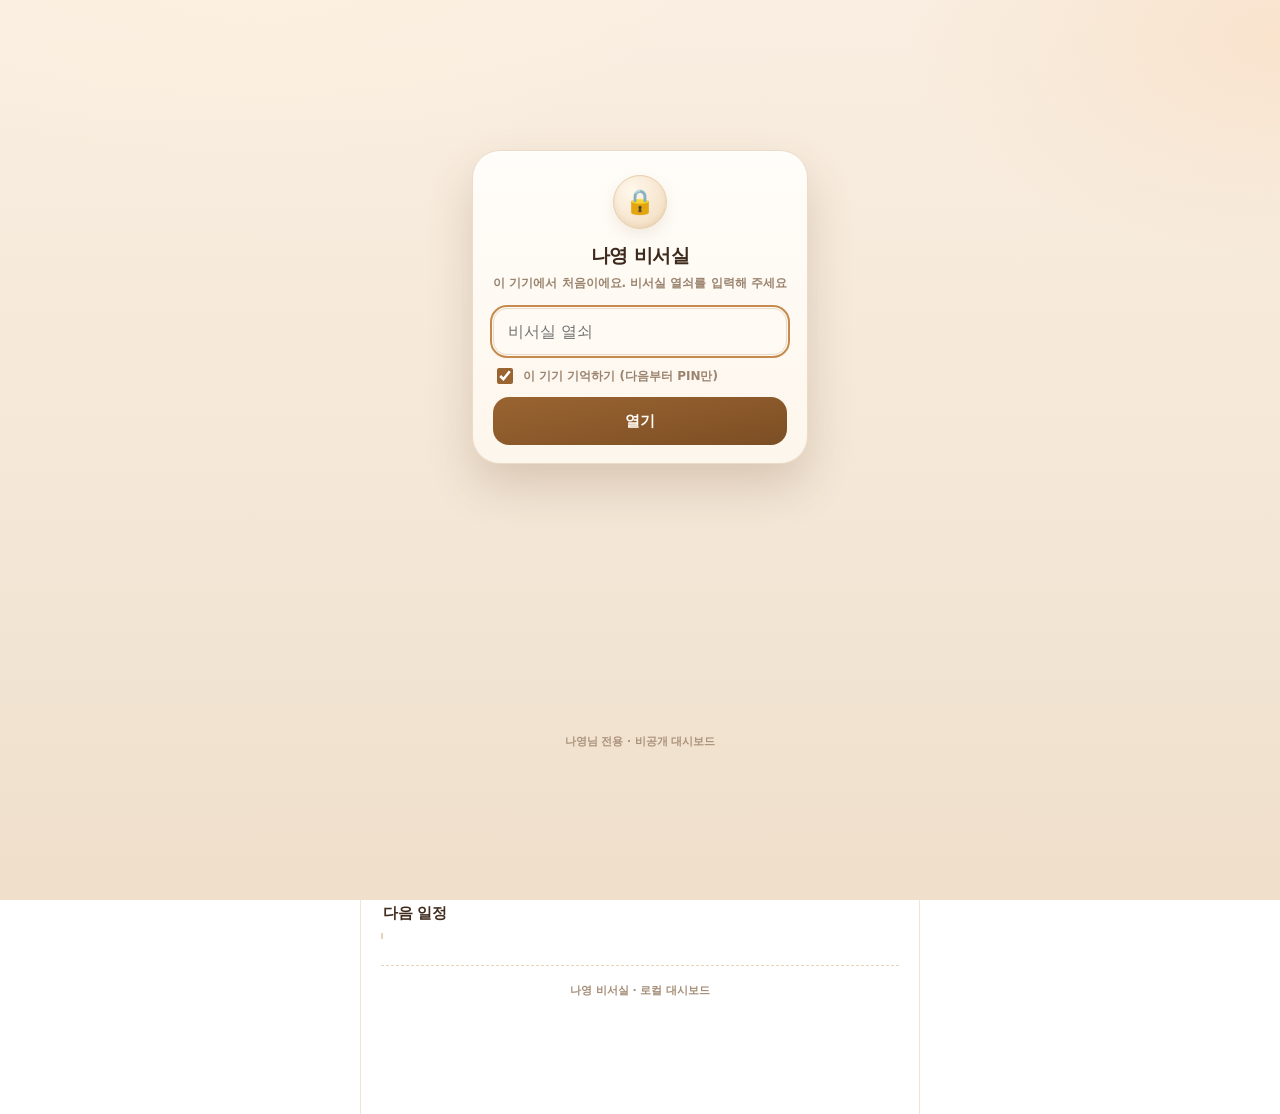
==== office/index.html @ 4cbca7d6 "office: 회의실 대화방이 30초마다 맨 위로 튀던 문제 — 읽던 자리 유지, 새 말 없으면 다시 그리지 않음 Co-Authored-By: Claude Opus 5.5 <nor" ====
<!doctype html>
<html lang="ko">
<head>
<meta charset="utf-8" />
<meta name="viewport" content="width=device-width, initial-scale=1, viewport-fit=cover" />
<meta name="theme-color" content="#F7EFE4" />
<meta name="robots" content="noindex, nofollow, noarchive, nosnippet, noimageindex" />
<meta http-equiv="Content-Security-Policy" content="default-src 'none'; script-src 'self' 'sha256-VJ0L0+SbM+eCrXB0UBlh7bOJPUk+utnJWC0xo7uLvAA='; style-src 'self' 'unsafe-inline'; img-src 'self' data:; connect-src 'self' https://nayeong-office-relay.vercel.app; font-src 'self'; base-uri 'none'; form-action 'none'" />

<meta name="description" content="나영님 전용 비서실 대시보드 — 오피스 맵, 회의실, 작업실, 비서현황, 메모" />
<meta name="referrer" content="no-referrer" />
<title>나영 비서실</title>
<script>try{if(sessionStorage.getItem('ny-office:session')==='1')document.documentElement.classList.add('is-authed');}catch(e){}</script>
<link rel="stylesheet" href="styles.css?v=20261127b" />
<link rel="icon" href="data:image/svg+xml,%3Csvg xmlns='http://www.w3.org/2000/svg' viewBox='0 0 100 100'%3E%3Ctext y='.9em' font-size='90'%3E%F0%9F%91%91%3C/text%3E%3C/svg%3E" />
</head>
<body>

<!-- ═══ PIN 잠금 ═══ -->
<div class="lock" id="lockScreen" role="dialog" aria-modal="true" aria-labelledby="lockTitle">
  <div class="lock-card">
    <div class="lock-badge" aria-hidden="true">🔒</div>
    <h2 class="lock-title" id="lockTitle">나영 비서실</h2>
    <p class="lock-sub" id="lockSub">잠금을 준비하고 있어요…</p>
    <div id="lockPinArea" hidden>
    <div class="lock-dots" id="lockDots" aria-hidden="true">
      <span class="lock-dot"></span><span class="lock-dot"></span><span class="lock-dot"></span><span class="lock-dot"></span>
    </div>
    <div class="lock-keys" id="lockKeys" role="group" aria-label="숫자 키패드">
      <button class="lock-key" type="button" data-key="1">1</button>
      <button class="lock-key" type="button" data-key="2">2</button>
      <button class="lock-key" type="button" data-key="3">3</button>
      <button class="lock-key" type="button" data-key="4">4</button>
      <button class="lock-key" type="button" data-key="5">5</button>
      <button class="lock-key" type="button" data-key="6">6</button>
      <button class="lock-key" type="button" data-key="7">7</button>
      <button class="lock-key" type="button" data-key="8">8</button>
      <button class="lock-key" type="button" data-key="9">9</button>
      <span class="lock-key lock-key-blank" aria-hidden="true"></span>
      <button class="lock-key" type="button" data-key="0">0</button>
      <button class="lock-key lock-key-del" type="button" data-key="del" aria-label="한 자리 지우기">⌫</button>
    </div>
    </div>
    <form class="lock-pass" id="lockPassForm" hidden autocomplete="off">
      <label class="sr-only" for="lockPass">비서실 열쇠</label>
      <input class="lock-pass-input" id="lockPass" type="password" autocomplete="current-password" autocapitalize="off" spellcheck="false" placeholder="비서실 열쇠" />
      <label class="lock-remember"><input type="checkbox" id="lockRemember" checked /> 이 기기 기억하기 (다음부터 PIN만)</label>
      <button class="lock-pass-btn" id="lockPassBtn" type="submit">열기</button>
    </form>
    <button class="lock-forget" id="lockForget" type="button" hidden>이 기기에서 열쇠 지우기</button>
  </div>
  <p class="lock-foot">나영님 전용 · 비공개 대시보드</p>
</div>

<div class="app">

  <div class="top-fixed">
    <header class="topbar">
      <div class="brand">
        <div class="brand-face" aria-hidden="true">👑</div>
        <div class="brand-text">
          <h1>나영 비서실</h1>
          <p class="owner"><span class="dot dot-green"></span><span>나영님 전용</span></p>
        </div>
      </div>
      <button class="conn-badge" id="connBadge" type="button" aria-expanded="false" aria-controls="connSheet">
        <span class="dot dot-green"></span><span class="conn-label">노션·깃허브 연동</span>
      </button>
      <button class="lock-btn" id="lockBtn" type="button" aria-label="대시보드 잠금">🔒 <span>잠금</span></button>
    </header>

    <div class="conn-sheet" id="connSheet" hidden>
      <p class="conn-title">연결된 곳</p>
      <ul class="conn-list" id="connList"></ul>
    </div>

    <nav class="tabs" id="tabs" role="tablist" aria-label="비서실 탭">
      <button class="tab is-active" role="tab" id="tabbtn-map" data-tab="map" aria-selected="true" aria-controls="panel-map">
        <span class="tab-emoji" aria-hidden="true">🗺️</span><span class="tab-label">오피스 맵</span>
      </button>
      <button class="tab" role="tab" id="tabbtn-meeting" data-tab="meeting" aria-selected="false" aria-controls="panel-meeting" tabindex="-1">
        <span class="tab-emoji" aria-hidden="true">💬</span><span class="tab-label">회의실</span>
      </button>
      <button class="tab" role="tab" id="tabbtn-work" data-tab="work" aria-selected="false" aria-controls="panel-work" tabindex="-1">
        <span class="tab-emoji" aria-hidden="true">📋</span><span class="tab-label">작업실</span>
      </button>
      <button class="tab" role="tab" id="tabbtn-staff" data-tab="staff" aria-selected="false" aria-controls="panel-staff" tabindex="-1">
        <span class="tab-emoji" aria-hidden="true">📊</span><span class="tab-label">비서현황</span>
      </button>
      <button class="tab" role="tab" id="tabbtn-memo" data-tab="memo" aria-selected="false" aria-controls="panel-memo" tabindex="-1">
        <span class="tab-emoji" aria-hidden="true">📝</span><span class="tab-label">메모</span>
      </button>
    </nav>
  </div>

  <main>

    <!-- ═══ 오피스 맵 ═══ -->
    <section class="panel is-active" id="panel-map" role="tabpanel" aria-labelledby="tabbtn-map">
      <div class="hero card">
        <span class="hero-label" id="heroLabel">🌸 나영 비서실 본부</span>
        <h2 id="heroTitle">대장님, 비서 3명이 대기 중이에요</h2>
        <p id="heroDesc">방을 눌러 들어가 보세요. 방마다 비서가 일하고 있어요.</p>
      </div>

      <div class="map-chips" id="mapChips"></div>

      <div class="map-wrap">
        <picture>
          <source srcset="assets/office-map.webp" type="image/webp" />
          <img class="map-img" src="assets/office-map.png" alt="따뜻한 나무색 아이소메트릭 오피스 — 지휘실, 대회의실, 작업실, 라운지" width="1024" height="1024" />
        </picture>
        <button class="room-pin" data-room="command" data-go="meeting" style="left:46%;top:35%" type="button">
          <span class="pin-dot" aria-hidden="true"></span>🎯 지휘실
        </button>
        <button class="room-pin" data-room="main" data-go="meeting" style="left:23%;top:50%" type="button">
          <span class="pin-dot" aria-hidden="true"></span>🏛️ 대회의실
        </button>
        <button class="room-pin" data-go="work" style="left:62%;top:56%" type="button">
          <span class="pin-dot" aria-hidden="true"></span>🖥️ 작업실
        </button>
        <button class="room-pin" data-room="lounge" data-go="meeting" style="left:70%;top:72%" type="button">
          <span class="pin-dot" aria-hidden="true"></span>☕ 라운지
        </button>
      </div>

      <div class="stat-row" id="mapStats"></div>

      <div class="section-head">
        <h3>오늘의 요약</h3>
        <button class="text-btn" type="button" data-go="work">전체 보기 →</button>
      </div>
      <div class="mini-list" id="mapTaskMini"></div>

      <div class="section-head">
        <h3>다음 일정</h3>
        <span class="section-note" id="updatedNote"></span>
      </div>
      <ul class="schedule-list" id="mapSchedule"></ul>
    </section>

    <!-- ═══ 회의실 ═══ -->
    <section class="panel" id="panel-meeting" role="tabpanel" aria-labelledby="tabbtn-meeting" hidden>
      <div class="room-chips" id="roomChips" role="group" aria-label="방 선택"></div>
      <p class="room-status" id="roomStatus">🎯 지휘실 · ON 3명</p>

      <div class="chat" id="chatList" aria-live="polite"></div>

      <div class="composer">
        <div class="composer-row">
          <span class="composer-label">발신</span>
          <div class="chip-scroll" id="senderChips" role="group" aria-label="발신자"></div>
        </div>
        <div class="composer-row">
          <span class="composer-label">멘션</span>
          <div class="chip-scroll" id="mentionChips" role="group" aria-label="멘션"></div>
        </div>
        <textarea id="chatInput" class="composer-input" rows="1" placeholder="귤이·클로드에게 보낼 말" aria-label="메시지 입력"></textarea>
        <div class="composer-actions">
          <button class="btn btn-ghost" type="button" id="sendBtn">말풍선에 남기기</button>
          <button class="btn btn-primary" type="button" id="copyCmdBtn">명령 복사</button>
          <button class="btn btn-soft" type="button" id="notionBtn">노션 기록</button>
        </div>
        <p class="composer-hint" id="chatHint">말풍선은 이 브라우저에만 저장 · 실제 지시는 복사해서 귤이에게 보내세요.</p>
      </div>
    </section>

    <!-- ═══ 작업실 ═══ -->
    <section class="panel" id="panel-work" role="tabpanel" aria-labelledby="tabbtn-work" hidden>
      <div class="card inbox-card">
        <div class="inbox-head">
          <h2>📥 할 일함 <small id="inboxMeta"></small></h2>
          <button class="ib-btn" id="inboxRefresh" type="button">새로고침</button>
        </div>
        <p class="inbox-desc">여기서 누른 승인·완료·한마디는 바로 노션 <strong>AI 회사</strong>에 기록되고, 클로드·지피티·귤이가 다음 확인 때 가져가요.</p>
        <div class="inbox-list" id="inboxList"></div>
        <details class="inbox-new">
          <summary>✍️ 새로 시키기</summary>
          <form id="inboxForm" autocomplete="off">
            <input name="title" maxlength="120" placeholder="무엇을 할지 한 줄로" />
            <div class="inbox-row">
              <select name="assignee" aria-label="담당"><option>클로드</option><option>지피티</option><option>귤이</option><option>감이</option></select>
              <select name="priority" aria-label="우선순위"><option>보통</option><option>높음</option><option>긴급</option><option>낮음</option></select>
            </div>
            <textarea name="body" rows="3" maxlength="1800" placeholder="자세한 내용·링크·완료 기준 (선택)"></textarea>
            <button class="lock-pass-btn" type="submit">요청 보내기</button>
          </form>
        </details>
      </div>

      <div class="work-head">
        <h2>작업실</h2>
        <p>지금 돌고 있는 일과 끝난 일을 모아 뒀어요.</p>
      </div>
      <div class="filter-row" id="workFilters" role="group" aria-label="작업 필터">
        <button class="filter is-active" data-filter="all" type="button">전체</button>
        <button class="filter" data-filter="active" type="button">진행 중</button>
        <button class="filter" data-filter="planned" type="button">예정</button>
        <button class="filter" data-filter="done" type="button">완료</button>
      </div>
      <div class="task-list" id="taskList"></div>
    </section>

    <!-- ═══ 비서현황 ═══ -->
    <section class="panel" id="panel-staff" role="tabpanel" aria-labelledby="tabbtn-staff" hidden>
      <div class="work-head">
        <h2>비서현황</h2>
        <p>지금 나영 님을 돕는 세 명이에요.</p>
      </div>
      <div class="staff-list" id="staffList"></div>
      <div class="card note-card">
        <h3>이렇게 일해요</h3>
        <ul class="note-list">
          <li><strong>귤이</strong>는 상주 — 감시·예약·응모·임시저장까지 직접 실행하고 결과를 보고해요.</li>
          <li><strong>클로드</strong>는 수동 호출 — 코드·API처럼 깊게 파야 할 일을 맡아요.</li>
          <li><strong>지피티</strong>는 수동 호출 — 주제·구성·초안을 넓게 뽑아요.</li>
          <li>결제와 발행, 다른 사람에게 가는 연락은 나영 님이 직접 결정해요.</li>
        </ul>
      </div>
    </section>

    <!-- ═══ 메모 ═══ -->
    <section class="panel" id="panel-memo" role="tabpanel" aria-labelledby="tabbtn-memo" hidden>
      <div class="work-head">
        <h2>메모</h2>
        <p>지시사항을 적어두면 이 브라우저에 저장돼요. 노션에 붙여넣기 좋은 모양으로도 뽑을 수 있어요.</p>
      </div>

      <div class="memo-form card">
        <textarea id="memoInput" rows="3" placeholder="예) 11/28 오전엔 티켓베이 대신 카카오만 봐줘" aria-label="메모 입력"></textarea>
        <div class="memo-form-actions">
          <button class="btn btn-primary" type="button" id="memoSave">메모 저장</button>
          <button class="btn btn-ghost" type="button" id="memoCopyAll">전체 복사</button>
          <button class="btn btn-ghost" type="button" id="memoExport">파일로 내보내기</button>
        </div>
      </div>

      <div class="memo-list" id="memoList"></div>
      <p class="empty" id="memoEmpty" hidden>아직 적어둔 메모가 없어요.</p>
    </section>

  </main>

  <footer class="footer">
    <p>나영 비서실 · 로컬 대시보드</p>
    <p class="footer-sub" id="footerUpdated"></p>
  </footer>
  
</div>

<div class="toast" id="toast" role="status" aria-live="polite" hidden></div>

<script src="app.js?v=20261127c"></script>
</body>
</html>
---- office/styles.css ----
/* ═══════════════════════════════════════════
   나영 비서실 — warm cream / brown dashboard
   ═══════════════════════════════════════════ */

:root {
  --bg: #f5e9db;
  --bg-2: #fbf4ea;
  --card: #fffdf9;
  --card-2: #fdf7ee;
  --ink: #443022;
  --ink-2: #6b5341;
  --muted: #9b846f;
  --line: #ecdbc6;
  --line-soft: #f4e8d8;
  --brown: #8b5a2c;
  --brown-2: #a9703a;
  --brown-deep: #6a4423;
  --peach: #fde3d4;
  --peach-line: #f6c9b0;
  --green: #3f9e68;
  --shadow: 0 12px 26px rgba(126, 87, 48, 0.10);
  --shadow-sm: 0 6px 14px rgba(126, 87, 48, 0.08);
  --r-lg: 24px;
  --r-md: 18px;
  --r-sm: 14px;
  --header-h: 62px;
  --font: "Pretendard", -apple-system, BlinkMacSystemFont, "Apple SD Gothic Neo",
    "Malgun Gothic", "Noto Sans KR", system-ui, sans-serif;
}

* { box-sizing: border-box; }

html, body { margin: 0; padding: 0; }

body {
  font-family: var(--font);
  color: var(--ink);
  background:
    radial-gradient(1100px 520px at 8% -6%, #fdf1e0 0%, rgba(253, 241, 224, 0) 60%),
    radial-gradient(900px 460px at 100% 0%, #f9e6d3 0%, rgba(249, 230, 211, 0) 55%),
    linear-gradient(180deg, #f9eee1 0%, var(--bg) 42%, #f2e4d3 100%);
  background-attachment: fixed;
  -webkit-font-smoothing: antialiased;
  line-height: 1.55;
  min-height: 100vh;
}

.app {
  max-width: 560px;
  margin: 0 auto;
  padding: 0 14px 7rem;
  position: relative;
}

/* ── sticky header + tabs ── */
.top-fixed {
  position: sticky;
  top: 0;
  z-index: 40;
  background: linear-gradient(180deg, #faf1e6 0%, #f9efe3 84%, #f8ede0 100%);
  box-shadow: 0 8px 18px rgba(126, 87, 48, 0.07);
  padding-bottom: 6px;
  margin: 0 -14px;
  padding-left: 14px;
  padding-right: 14px;
}

.topbar {
  display: flex;
  align-items: center;
  gap: 10px;
  padding: 9px 0 8px;
}

.brand {
  display: flex;
  align-items: center;
  gap: 9px;
  min-width: 0;
}

.brand-face {
  width: 42px;
  height: 42px;
  flex: 0 0 42px;
  border-radius: 50%;
  display: grid;
  place-items: center;
  font-size: 22px;
  background: radial-gradient(circle at 32% 26%, #fff8ec, #f4dfc3 70%, #e9cfab);
  border: 1px solid #e7cfa9;
  box-shadow: inset 0 -2px 4px rgba(160, 110, 60, 0.10), var(--shadow-sm);
}

.brand-text { min-width: 0; }

.brand-text h1 {
  margin: 0;
  font-size: 19px;
  font-weight: 800;
  letter-spacing: -0.02em;
  color: #3d2a1c;
  line-height: 1.2;
  white-space: nowrap;
}

.owner {
  margin: 3px 0 0;
  font-size: 12px;
  color: var(--ink-2);
  display: flex;
  align-items: center;
  gap: 5px;
  font-weight: 600;
}

.dot {
  width: 8px;
  height: 8px;
  border-radius: 50%;
  display: inline-block;
  flex: 0 0 8px;
}
.dot-green {
  background: #34d17a;
  box-shadow: 0 0 0 3px rgba(52, 209, 122, 0.18);
}

.conn-badge {
  margin-left: auto;
  display: inline-flex;
  align-items: center;
  gap: 6px;
  font-family: inherit;
  font-size: 11.5px;
  font-weight: 700;
  color: #2f7a52;
  background: linear-gradient(180deg, #f2fbf3, #e7f6ec);
  border: 1px solid #c7e6d2;
  border-radius: 999px;
  padding: 7px 11px;
  cursor: pointer;
  white-space: nowrap;
  transition: transform 0.15s ease, box-shadow 0.15s ease;
}
.conn-badge:active { transform: scale(0.97); }
.conn-badge[aria-expanded="true"] { box-shadow: var(--shadow-sm); }

.conn-sheet {
  background: var(--card);
  border: 1px solid var(--line);
  border-radius: var(--r-md);
  padding: 12px 14px;
  margin: 2px 0 8px;
  box-shadow: var(--shadow);
  animation: pop 0.18s ease;
}
.conn-title {
  margin: 0 0 8px;
  font-size: 12px;
  font-weight: 800;
  color: var(--muted);
  letter-spacing: 0.02em;
}
.conn-list { list-style: none; margin: 0; padding: 0; display: grid; gap: 8px; }
.conn-list li { display: flex; align-items: center; gap: 9px; font-size: 13px; }
.conn-list .c-emoji { font-size: 16px; }
.conn-list .c-name { font-weight: 700; }
.conn-list .c-detail { color: var(--muted); font-size: 12px; }
.conn-list .c-state {
  margin-left: auto;
  font-size: 11px;
  font-weight: 700;
  color: var(--green);
  background: #edf8f1;
  border-radius: 999px;
  padding: 2px 8px;
}
.conn-list a { color: var(--brown); text-decoration: none; border-bottom: 1px dashed #dcc6ac; }

@keyframes pop {
  from { opacity: 0; transform: translateY(-4px); }
  to { opacity: 1; transform: translateY(0); }
}

/* ── tabs ── */
.tabs {
  display: grid;
  grid-template-columns: repeat(5, 1fr);
  gap: 6px;
  padding: 4px 0 8px;
}

.tab {
  font-family: inherit;
  display: flex;
  flex-direction: column;
  align-items: center;
  gap: 3px;
  padding: 8px 2px 7px;
  border-radius: 16px;
  border: 1px solid transparent;
  background: transparent;
  color: var(--ink-2);
  font-size: 11.5px;
  font-weight: 700;
  letter-spacing: -0.01em;
  cursor: pointer;
  transition: background 0.18s ease, color 0.18s ease, transform 0.15s ease;
  -webkit-tap-highlight-color: transparent;
}
.tab-emoji { font-size: 17px; line-height: 1; }
.tab-label { line-height: 1.1; letter-spacing: -0.02em; }
.tab:active { transform: scale(0.96); }
.tab.is-active {
  background: linear-gradient(170deg, #9a6431, #7c4e24);
  color: #fff8ee;
  box-shadow: 0 6px 14px rgba(124, 78, 36, 0.28), inset 0 1px 0 rgba(255, 255, 255, 0.18);
  border-color: rgba(255, 255, 255, 0.12);
}
.tab.is-active .tab-emoji { filter: drop-shadow(0 1px 1px rgba(0, 0, 0, 0.18)); }
.tab:focus-visible { outline: 2px solid #c58a4d; outline-offset: 2px; }

/* ── panels / cards ── */
main { padding-top: 6px; }
.panel { display: none; animation: fade 0.22s ease; }
.panel.is-active { display: block; }
@keyframes fade {
  from { opacity: 0; transform: translateY(4px); }
  to { opacity: 1; transform: none; }
}

.card {
  background: linear-gradient(180deg, #fffdf9, #fdf7ee);
  border: 1px solid var(--line);
  border-radius: var(--r-lg);
  box-shadow: var(--shadow);
}

/* ── hero ── */
.hero {
  padding: 18px 18px 16px;
  margin: 4px 0 12px;
  position: relative;
  overflow: hidden;
}
.hero::after {
  content: "";
  position: absolute;
  right: -40px;
  top: -50px;
  width: 150px;
  height: 150px;
  border-radius: 50%;
  background: radial-gradient(circle, rgba(247, 214, 178, 0.55), rgba(247, 214, 178, 0));
}
.hero-label {
  display: inline-block;
  font-size: 11.5px;
  font-weight: 800;
  color: #8a6a4a;
  background: #fbf1e3;
  border: 1px solid #eeddc6;
  border-radius: 999px;
  padding: 4px 10px;
  position: relative;
  z-index: 1;
}
.hero h2 {
  margin: 10px 0 6px;
  font-size: 21px;
  line-height: 1.34;
  font-weight: 800;
  letter-spacing: -0.03em;
  color: #3e2a1b;
  position: relative;
  z-index: 1;
}
.hero p {
  margin: 0;
  font-size: 12.5px;
  color: var(--ink-2);
  position: relative;
  z-index: 1;
}

/* ── chips ── */
.map-chips { display: grid; gap: 7px; margin: 0 0 12px; }
.chip-row {
  display: flex;
  flex-wrap: wrap;
  gap: 7px;
  margin: 0 0 12px;
}
.map-chips .chip-row { margin: 0; }
.chip {
  display: inline-flex;
  align-items: center;
  gap: 5px;
  font-size: 12px;
  font-weight: 700;
  color: var(--ink-2);
  background: #fffaf2;
  border: 1px solid var(--line);
  border-radius: 999px;
  padding: 6px 12px;
  box-shadow: 0 2px 6px rgba(126, 87, 48, 0.05);
}

/* ── office map ── */
.map-wrap {
  position: relative;
  border-radius: var(--r-lg);
  overflow: hidden;
  border: 1px solid #e4cfb4;
  box-shadow: 0 18px 34px rgba(110, 72, 38, 0.20);
  background: #e3c8a6;
  aspect-ratio: 1 / 1;
}
.map-wrap picture {
  display: block;
  width: 100%;
  height: 100%;
}
.map-img {
  display: block;
  width: 100%;
  height: 100%;
  object-fit: cover;
}

.room-pin {
  position: absolute;
  transform: translate(-50%, -50%);
  display: inline-flex;
  align-items: center;
  gap: 5px;
  font-family: inherit;
  font-size: 11.5px;
  font-weight: 800;
  color: #5c4029;
  background: rgba(255, 252, 246, 0.94);
  border: 1px solid rgba(255, 255, 255, 0.85);
  border-radius: 999px;
  padding: 6px 11px 6px 8px;
  box-shadow: 0 5px 14px rgba(80, 50, 24, 0.25);
  cursor: pointer;
  white-space: nowrap;
  transition: transform 0.16s ease, box-shadow 0.16s ease, background 0.16s ease;
  -webkit-tap-highlight-color: transparent;
}
.room-pin:hover { background: #fff; box-shadow: 0 8px 18px rgba(80, 50, 24, 0.3); }
.room-pin:active { transform: translate(-50%, -50%) scale(0.95); }
.pin-dot {
  width: 7px;
  height: 7px;
  border-radius: 50%;
  background: #34d17a;
  box-shadow: 0 0 0 3px rgba(52, 209, 122, 0.2);
  flex: 0 0 7px;
}

/* ── stats ── */
.stat-row {
  display: grid;
  grid-template-columns: repeat(3, 1fr);
  gap: 8px;
  margin: 12px 0 4px;
}
.stat {
  background: var(--card);
  border: 1px solid var(--line);
  border-radius: var(--r-md);
  padding: 11px 12px;
  box-shadow: var(--shadow-sm);
}
.stat-value {
  display: block;
  font-size: 19px;
  font-weight: 800;
  letter-spacing: -0.02em;
  color: #3f2a1a;
  line-height: 1.2;
}
.stat-value.green { color: #2f8a57; }
.stat-value.brown { color: var(--brown); }
.stat-label {
  display: block;
  margin-top: 3px;
  font-size: 11px;
  color: var(--muted);
  font-weight: 700;
}

/* ── section head ── */
.section-head {
  display: flex;
  align-items: center;
  gap: 8px;
  margin: 20px 2px 9px;
}
.section-head h3 {
  margin: 0;
  font-size: 14.5px;
  font-weight: 800;
  letter-spacing: -0.02em;
  color: #402c1d;
}
.section-note {
  margin-left: auto;
  font-size: 11px;
  color: var(--muted);
  font-weight: 600;
}
.text-btn {
  margin-left: auto;
  font-family: inherit;
  font-size: 11.5px;
  font-weight: 700;
  color: var(--brown);
  background: none;
  border: 0;
  padding: 2px;
  cursor: pointer;
}

/* ── mini task list ── */
.mini-list { display: grid; gap: 8px; }
.mini {
  display: flex;
  align-items: center;
  gap: 10px;
  background: var(--card);
  border: 1px solid var(--line);
  border-radius: var(--r-md);
  padding: 11px 13px;
  box-shadow: var(--shadow-sm);
  text-align: left;
  font-family: inherit;
  cursor: pointer;
  color: inherit;
  width: 100%;
}
.mini:active { transform: scale(0.995); }
.mini-emoji { font-size: 18px; flex: 0 0 auto; }
.mini-body { min-width: 0; flex: 1; }
.mini-title {
  display: block;
  font-size: 13px;
  font-weight: 700;
  white-space: nowrap;
  overflow: hidden;
  text-overflow: ellipsis;
}
.mini-meta { display: block; font-size: 11.5px; color: var(--muted); margin-top: 1px; }
.pill {
  flex: 0 0 auto;
  font-size: 10.5px;
  font-weight: 800;
  border-radius: 999px;
  padding: 3px 8px;
  white-space: nowrap;
}
.pill-done { color: #2f8a57; background: #e9f7ee; border: 1px solid #cbe9d6; }
.pill-active { color: #a8621d; background: #fdf0dc; border: 1px solid #f2d9b4; }
.pill-planned { color: #6f6255; background: #f1ece4; border: 1px solid #e3dbd0; }

/* ── schedule ── */
.schedule-list {
  list-style: none;
  margin: 0;
  padding: 4px 4px 2px 6px;
  border-left: 2px dashed #e6d3bb;
  display: grid;
  gap: 10px;
}
.schedule-list li {
  position: relative;
  font-size: 12.5px;
  color: var(--ink-2);
  padding-left: 4px;
}
.schedule-list li::before {
  content: "";
  position: absolute;
  left: -13px;
  top: 7px;
  width: 9px;
  height: 9px;
  border-radius: 50%;
  background: #f0dcc2;
  border: 2px solid #fbf4ea;
  box-shadow: 0 0 0 1px #e6d3bb;
}
.schedule-list li.is-today::before { background: #34d17a; box-shadow: 0 0 0 1px #b8e6c9; }
.schedule-when {
  font-weight: 800;
  color: #4a3324;
  margin-right: 6px;
}
.schedule-who { color: var(--muted); font-size: 11.5px; margin-left: 6px; }

/* ── 회의실 ── */
.room-chips {
  display: flex;
  gap: 7px;
  padding: 6px 0 4px;
  overflow-x: auto;
  scrollbar-width: none;
}
.room-chips::-webkit-scrollbar { display: none; }
.room-chip {
  font-family: inherit;
  flex: 0 0 auto;
  font-size: 12.5px;
  font-weight: 700;
  color: #6a5540;
  background: #fffaf3;
  border: 1px solid var(--line);
  border-radius: 999px;
  padding: 8px 14px;
  cursor: pointer;
  transition: all 0.16s ease;
}
.room-chip.is-active {
  background: #fff;
  border-color: #d8b78d;
  color: #4a3121;
  box-shadow: 0 4px 12px rgba(126, 87, 48, 0.14), inset 0 0 0 1.5px #f3e3cd;
}
.room-status {
  margin: 8px 2px 14px;
  font-size: 11.5px;
  color: var(--muted);
  font-weight: 700;
  padding-bottom: 10px;
  border-bottom: 1px dashed #e8d6bf;
}

.chat { display: grid; gap: 16px; padding-bottom: 8px; }
.msg { display: flex; gap: 8px; align-items: flex-start; }
.msg.is-me { flex-direction: row-reverse; }

.avatar {
  width: 38px;
  height: 38px;
  flex: 0 0 38px;
  border-radius: 50%;
  display: grid;
  place-items: center;
  font-size: 18px;
  border: 1px solid rgba(255, 255, 255, 0.9);
  box-shadow: 0 3px 8px rgba(120, 85, 50, 0.14);
}

.msg-body { min-width: 0; max-width: 82%; }
.msg.is-me .msg-body { max-width: 84%; }
.msg-head {
  display: flex;
  align-items: baseline;
  gap: 6px;
  margin: 0 4px 5px;
  font-size: 11.5px;
}
.msg.is-me .msg-head { flex-direction: row-reverse; }
.msg.is-me .msg-role { display: none; }
.msg-name { font-weight: 800; color: #463022; }
.msg-role { color: var(--muted); font-size: 10.5px; }
.msg-time { color: #b09a86; font-size: 10.5px; margin-left: auto; }
.msg.is-me .msg-time { margin-left: 0; margin-right: auto; }

.bubble {
  background: #fffdf8;
  border: 1px solid #ecdfcd;
  border-radius: 4px 16px 16px 16px;
  padding: 11px 14px;
  font-size: 13px;
  line-height: 1.62;
  color: #473325;
  box-shadow: 0 3px 10px rgba(126, 87, 48, 0.06);
  white-space: pre-wrap;
  word-break: break-word;
}
.msg.is-me .bubble {
  background: linear-gradient(180deg, #ffe6d8, #fddaca);
  border-color: #f6c7ae;
  border-radius: 16px 4px 16px 16px;
  color: #5d3620;
}
.mention { color: #b2622a; font-weight: 800; }

/* chat = 화면 높이에 맞춘 스크롤 영역 + 하단 고정 입력줄 */
body.chat-lock { overflow: hidden; }
body.chat-lock .app { height: 100dvh; overflow: hidden; padding-bottom: 0; }
body.chat-lock .footer { display: none; }
#panel-meeting.is-active {
  display: flex;
  flex-direction: column;
  height: calc(100dvh - 138px);
  min-height: 420px;
}
#panel-meeting .chat {
  flex: 1 1 auto;
  min-height: 0;
  overflow-y: auto;
  overscroll-behavior: contain;
  padding-right: 2px;
}

.composer {
  flex: 0 0 auto;
  margin: 6px -14px 0;
  padding: 10px 14px calc(10px + env(safe-area-inset-bottom));
  background: linear-gradient(180deg, rgba(250, 242, 232, 0.55), #f7ecdd 26%);
  border-top: 1px solid rgba(230, 211, 187, 0.9);
}
.composer-row { display: flex; align-items: center; gap: 6px; margin-bottom: 6px; }
.composer-label {
  font-size: 10.5px;
  font-weight: 800;
  color: var(--muted);
  flex: 0 0 auto;
  width: 22px;
}
.chip-scroll {
  display: flex;
  gap: 6px;
  overflow-x: auto;
  scrollbar-width: none;
  padding: 1px 0;
}
.chip-scroll::-webkit-scrollbar { display: none; }
.s-chip {
  font-family: inherit;
  flex: 0 0 auto;
  display: inline-flex;
  align-items: center;
  gap: 4px;
  font-size: 11.5px;
  font-weight: 700;
  color: #6a5540;
  background: #fffaf3;
  border: 1px solid var(--line);
  border-radius: 999px;
  padding: 6px 10px;
  cursor: pointer;
  transition: all 0.15s ease;
}
.s-chip.is-active {
  background: linear-gradient(170deg, #9a6431, #7c4e24);
  color: #fff8ee;
  border-color: #7c4e24;
  box-shadow: 0 4px 10px rgba(124, 78, 36, 0.24);
}
.composer-input {
  width: 100%;
  font-family: inherit;
  font-size: 13px;
  color: var(--ink);
  background: #fffdf9;
  border: 1px solid var(--line);
  border-radius: var(--r-sm);
  padding: 9px 12px;
  resize: none;
  outline: none;
  line-height: 1.5;
  max-height: 92px;
  overflow-y: auto;
}
.composer-input:focus { border-color: #d3ae82; box-shadow: 0 0 0 3px rgba(211, 174, 130, 0.18); }
.composer-actions { display: flex; gap: 6px; margin-top: 7px; }
.composer-hint {
  margin: 6px 2px 0;
  font-size: 10px;
  line-height: 1.4;
  color: var(--muted);
  white-space: nowrap;
  overflow: hidden;
  text-overflow: ellipsis;
}

/* ── buttons ── */
.btn {
  font-family: inherit;
  font-size: 12.5px;
  font-weight: 700;
  border-radius: 12px;
  padding: 10px 12px;
  cursor: pointer;
  border: 1px solid transparent;
  transition: transform 0.14s ease, box-shadow 0.14s ease, background 0.14s ease;
  flex: 1;
  white-space: nowrap;
}
.btn:active { transform: scale(0.98); }
.btn-primary {
  flex: 1.2;
  background: linear-gradient(170deg, #9a6431, #7a4c23);
  color: #fff8ee;
  box-shadow: 0 6px 14px rgba(124, 78, 36, 0.24);
}
.btn-ghost { background: #fffaf3; border-color: var(--line); color: #6a5540; }
.btn-soft { background: #fdf0e2; border-color: #eed9be; color: #8a5a2c; }
.btn:focus-visible { outline: 2px solid #c58a4d; outline-offset: 2px; }

/* ── 작업실 ── */
.work-head { padding: 8px 2px 12px; }
.work-head h2 {
  margin: 0 0 4px;
  font-size: 19px;
  font-weight: 800;
  letter-spacing: -0.03em;
}
.work-head p { margin: 0; font-size: 12.5px; color: var(--muted); }

.filter-row { display: flex; gap: 6px; margin-bottom: 12px; }
.filter {
  font-family: inherit;
  font-size: 12px;
  font-weight: 700;
  color: #7a6450;
  background: #fffaf3;
  border: 1px solid var(--line);
  border-radius: 999px;
  padding: 7px 14px;
  cursor: pointer;
}
.filter.is-active {
  background: #8b5a2c;
  border-color: #8b5a2c;
  color: #fff8ee;
  box-shadow: 0 4px 10px rgba(124, 78, 36, 0.2);
}

.task-list { display: grid; gap: 11px; }

.task {
  background: linear-gradient(180deg, #fffdf9, #fdf6ec);
  border: 1px solid var(--line);
  border-radius: var(--r-lg);
  padding: 15px 16px 14px;
  box-shadow: var(--shadow-sm);
  position: relative;
  overflow: hidden;
}
.task::before {
  content: "";
  position: absolute;
  left: 0;
  top: 0;
  bottom: 0;
  width: 3px;
  background: linear-gradient(180deg, #e7bd8e, #f3ddc1);
}
.task[data-status="done"]::before { background: linear-gradient(180deg, #86d3a4, #d6f0e0); }
.task[data-status="active"]::before { background: linear-gradient(180deg, #f0b071, #fbdcb7); }

.task-top { display: flex; align-items: flex-start; gap: 9px; }
.task-emoji {
  font-size: 20px;
  line-height: 1.1;
  flex: 0 0 auto;
  margin-top: 0;
}
.task-title-wrap { flex: 1; min-width: 0; }
.task-title {
  margin: 0;
  font-size: 14.5px;
  font-weight: 800;
  letter-spacing: -0.02em;
  color: #3f2b1c;
  line-height: 1.35;
}
.task-meta {
  margin: 3px 0 0;
  font-size: 11.5px;
  color: var(--muted);
  display: flex;
  flex-wrap: wrap;
  gap: 4px 7px;
  align-items: center;
}
.task-tag {
  font-size: 10.5px;
  font-weight: 800;
  color: #8a6a4a;
  background: #f8efe2;
  border-radius: 6px;
  padding: 1px 6px;
}
.task-summary {
  margin: 9px 0 0;
  font-size: 12.5px;
  line-height: 1.62;
  color: #57402e;
}

.metric-row {
  display: flex;
  flex-wrap: wrap;
  gap: 6px;
  margin-top: 10px;
}
.metric {
  background: #fdf4e7;
  border: 1px solid #f0e0ca;
  border-radius: 10px;
  padding: 6px 9px;
  min-width: 0;
}
.metric-label { display: block; font-size: 10px; color: var(--muted); font-weight: 700; }
.metric-value { display: block; font-size: 12.5px; font-weight: 800; color: #4a3324; }

.task-bullets {
  margin: 10px 0 0;
  padding: 0;
  list-style: none;
  display: grid;
  gap: 4px;
}
.task-bullets li {
  position: relative;
  padding-left: 12px;
  font-size: 12px;
  color: #6b5543;
  line-height: 1.55;
}
.task-bullets li::before {
  content: "";
  position: absolute;
  left: 3px;
  top: 8px;
  width: 4px;
  height: 4px;
  border-radius: 50%;
  background: #d9bd9c;
}
.task-next {
  margin: 11px 0 0;
  display: flex;
  gap: 6px;
  align-items: flex-start;
  font-size: 11.5px;
  font-weight: 700;
  color: #8a5a2c;
  background: #fdf3e6;
  border: 1px dashed #ecd6ba;
  border-radius: 10px;
  padding: 8px 10px;
  line-height: 1.5;
}

/* ── 비서현황 ── */
.staff-list { display: grid; gap: 12px; }
.staff {
  background: linear-gradient(180deg, #fffdf9, #fdf6ec);
  border: 1px solid var(--line);
  border-radius: var(--r-lg);
  padding: 15px 16px;
  box-shadow: var(--shadow-sm);
}
.staff-top { display: flex; align-items: center; gap: 10px; }
.staff-avatar {
  width: 46px;
  height: 46px;
  flex: 0 0 46px;
  border-radius: 16px;
  display: grid;
  place-items: center;
  font-size: 23px;
  background: #fff3e4;
  border: 1px solid #f0dcc2;
  box-shadow: inset 0 -2px 5px rgba(160, 110, 60, 0.08);
}
.staff-id { min-width: 0; flex: 1; }
.staff-name {
  margin: 0;
  font-size: 15.5px;
  font-weight: 800;
  letter-spacing: -0.02em;
  display: flex;
  align-items: center;
  gap: 6px;
}
.staff-name small { font-size: 11px; font-weight: 600; color: var(--muted); }
.staff-tag { margin: 2px 0 0; font-size: 11.5px; color: #906f4f; font-weight: 700; }
.staff-state {
  flex: 0 0 auto;
  font-size: 10.5px;
  font-weight: 800;
  border-radius: 999px;
  padding: 4px 9px;
  display: inline-flex;
  align-items: center;
  gap: 4px;
}
.staff-state.active { color: #2f8a57; background: #e9f7ee; border: 1px solid #cbe9d6; }
.staff-state.manual { color: #8a6a4a; background: #f6efe5; border: 1px solid #e8dbc9; }
.staff-state .dot { width: 6px; height: 6px; flex: 0 0 6px; }
.staff-state.manual .dot {
  background: #cbb198;
  box-shadow: 0 0 0 3px rgba(203, 177, 152, 0.22);
}

.staff-summary {
  margin: 11px 0 0;
  font-size: 12.5px;
  line-height: 1.65;
  color: #5a4230;
}
.staff-cols { display: grid; gap: 10px; margin-top: 11px; }
.staff-block-label {
  font-size: 10.5px;
  font-weight: 800;
  color: var(--muted);
  letter-spacing: 0.01em;
  margin-bottom: 5px;
  display: block;
}
.staff-duties {
  list-style: none;
  margin: 0;
  padding: 0;
  display: grid;
  gap: 3px;
}
.staff-duties li {
  position: relative;
  padding-left: 12px;
  font-size: 12px;
  color: #634b38;
  line-height: 1.55;
}
.staff-duties li::before {
  content: "";
  position: absolute;
  left: 3px;
  top: 8px;
  width: 4px;
  height: 4px;
  border-radius: 50%;
  background: #d9bd9c;
}
.staff-recent {
  list-style: none;
  margin: 0;
  padding: 0;
  display: grid;
  gap: 5px;
}
.staff-recent li {
  font-size: 12px;
  color: #634b38;
  display: flex;
  gap: 7px;
  align-items: baseline;
  line-height: 1.5;
}
.staff-recent .when {
  flex: 0 0 auto;
  font-size: 10.5px;
  font-weight: 700;
  color: #a08a75;
  background: #f7f0e6;
  border-radius: 6px;
  padding: 1px 5px;
}
.staff-int {
  margin-top: 10px;
  font-size: 11.5px;
  color: #7c6650;
  background: #faf3e8;
  border: 1px dashed #ecd9c0;
  border-radius: 10px;
  padding: 8px 10px;
  line-height: 1.55;
}
.staff-int b { color: #6a4a2c; }
.staff-link {
  display: inline-flex;
  align-items: center;
  gap: 4px;
  margin-top: 9px;
  font-size: 11.5px;
  font-weight: 700;
  color: var(--brown);
  text-decoration: none;
  border-bottom: 1px dashed #dcc6ac;
}

.note-card { margin-top: 14px; padding: 15px 17px; }
.note-card h3 { margin: 0 0 8px; font-size: 13.5px; font-weight: 800; }
.note-list { margin: 0; padding-left: 16px; display: grid; gap: 5px; }
.note-list li { font-size: 12px; color: #634b38; line-height: 1.55; }
.note-list strong { color: #4a3324; }

/* ── 메모 ── */
.memo-form { padding: 13px; }
.memo-form textarea {
  width: 100%;
  font-family: inherit;
  font-size: 13px;
  line-height: 1.6;
  color: var(--ink);
  background: #fffdf9;
  border: 1px solid var(--line);
  border-radius: 12px;
  padding: 10px 12px;
  resize: vertical;
  outline: none;
}
.memo-form textarea:focus { border-color: #d3ae82; box-shadow: 0 0 0 3px rgba(211, 174, 130, 0.18); }
.memo-form-actions { display: flex; gap: 6px; margin-top: 8px; flex-wrap: wrap; }
.memo-form-actions .btn { flex: 1 1 auto; padding: 9px 10px; font-size: 12px; }

.memo-list { display: grid; gap: 9px; margin-top: 14px; }
.memo {
  background: #fffdf8;
  border: 1px solid var(--line);
  border-left: 3px solid #ecc9a1;
  border-radius: 12px;
  padding: 11px 13px;
  box-shadow: 0 3px 10px rgba(126, 87, 48, 0.05);
}
.memo-text {
  margin: 0;
  font-size: 13px;
  line-height: 1.6;
  color: #4d3828;
  white-space: pre-wrap;
  word-break: break-word;
}
.memo-foot {
  display: flex;
  align-items: center;
  gap: 8px;
  margin-top: 8px;
  font-size: 10.5px;
  color: var(--muted);
}
.memo-actions { margin-left: auto; display: flex; gap: 6px; }
.memo-btn {
  font-family: inherit;
  font-size: 10.5px;
  font-weight: 700;
  color: #8a6a4a;
  background: #faf3e8;
  border: 1px solid #eddfcc;
  border-radius: 8px;
  padding: 3px 8px;
  cursor: pointer;
}
.memo-btn.danger { color: #a1584a; background: #fdf1ee; border-color: #f0d8d1; }
.empty {
  text-align: center;
  font-size: 12.5px;
  color: var(--muted);
  padding: 26px 0;
}

/* ── footer ── */
.footer {
  margin: 26px 0 0;
  padding: 16px 4px 0;
  border-top: 1px dashed #e6d3bb;
  text-align: center;
}
.footer p { margin: 0; font-size: 11px; color: #a68e78; font-weight: 700; }
.footer .footer-sub { margin-top: 3px; font-weight: 500; font-size: 10.5px; color: #b6a08b; }

/* ── toast ── */
.toast {
  position: fixed;
  left: 50%;
  bottom: 26px;
  transform: translate(-50%, 10px);
  z-index: 80;
  background: rgba(60, 41, 26, 0.94);
  color: #fff5e8;
  font-size: 12.5px;
  font-weight: 700;
  padding: 10px 16px;
  border-radius: 999px;
  box-shadow: 0 10px 24px rgba(60, 41, 26, 0.3);
  opacity: 0;
  transition: opacity 0.2s ease, transform 0.2s ease;
  max-width: 88vw;
  text-align: center;
}
.toast.is-on { opacity: 1; transform: translate(-50%, 0); }
body.chat-lock .toast { top: auto; bottom: calc(228px + env(safe-area-inset-bottom)); transform: translate(-50%, 10px); }
body.chat-lock .toast.is-on { transform: translate(-50%, 0); }

/* ── 헤더 잠금 버튼 ── */
.lock-btn {
  flex: 0 0 auto;
  display: inline-flex;
  align-items: center;
  gap: 4px;
  font-family: inherit;
  font-size: 11.5px;
  font-weight: 800;
  color: #8a5a2c;
  background: linear-gradient(180deg, #fffaf2, #fbf0e0);
  border: 1px solid #eeddc6;
  border-radius: 999px;
  padding: 7px 10px;
  cursor: pointer;
  white-space: nowrap;
  -webkit-tap-highlight-color: transparent;
  transition: transform 0.15s ease, box-shadow 0.15s ease;
}
.lock-btn:active { transform: scale(0.97); box-shadow: var(--shadow-sm); }
.lock-btn:focus-visible { outline: 2px solid #c58a4d; outline-offset: 2px; }

/* ── PIN 잠금 화면 ── */
html.is-authed #lockScreen { display: none; }
body.locked { overflow: hidden; }

.lock {
  position: fixed;
  inset: 0;
  z-index: 200;
  display: grid;
  place-items: center;
  gap: 16px;
  padding: 24px 20px calc(24px + env(safe-area-inset-bottom));
  background:
    radial-gradient(760px 420px at 20% -8%, #fdf1e0 0%, rgba(253, 241, 224, 0) 62%),
    radial-gradient(640px 380px at 100% 4%, #f9e3cd 0%, rgba(249, 227, 205, 0) 58%),
    linear-gradient(180deg, #f9eee1 0%, #f4e7d7 55%, #efdfcb 100%);
  overflow-y: auto;
}

.lock-card {
  width: min(336px, 100%);
  background: linear-gradient(180deg, #fffdf9, #fdf6ec);
  border: 1px solid var(--line);
  border-radius: 28px;
  box-shadow: 0 22px 46px rgba(110, 72, 38, 0.20), inset 0 1px 0 rgba(255, 255, 255, 0.9);
  padding: 24px 20px 18px;
  text-align: center;
}

.lock-badge {
  width: 54px;
  height: 54px;
  margin: 0 auto;
  border-radius: 50%;
  display: grid;
  place-items: center;
  font-size: 24px;
  background: radial-gradient(circle at 34% 28%, #fff8ec, #f5e2c9 72%, #ecd3b0);
  border: 1px solid #e7cfa9;
  box-shadow: inset 0 -2px 5px rgba(160, 110, 60, 0.10), 0 6px 14px rgba(126, 87, 48, 0.10);
}

.lock-title {
  margin: 12px 0 3px;
  font-size: 19px;
  font-weight: 800;
  letter-spacing: -0.03em;
  color: #3d2a1c;
}
.lock-sub {
  margin: 0 0 16px;
  font-size: 12px;
  font-weight: 600;
  color: var(--muted);
  min-height: 18px;
  transition: color 0.2s ease;
}
.lock.is-wrong .lock-sub { color: #b4533c; }

.lock-dots { display: flex; justify-content: center; gap: 13px; margin: 0 0 20px; }
.lock-dot {
  width: 13px;
  height: 13px;
  border-radius: 50%;
  background: #fffaf3;
  border: 1.5px solid #dcc6ab;
  transition: background 0.16s ease, border-color 0.16s ease, transform 0.16s ease;
}
.lock-dot.on {
  background: linear-gradient(170deg, #9a6431, #7c4e24);
  border-color: #7c4e24;
  transform: scale(1.1);
}
.lock.is-wrong .lock-dot.on { background: #cf6248; border-color: #cf6248; }
.lock.is-wrong .lock-card { animation: lockShake 0.34s ease; }
@keyframes lockShake {
  0%, 100% { transform: translateX(0); }
  20% { transform: translateX(-7px); }
  40% { transform: translateX(6px); }
  60% { transform: translateX(-4px); }
  80% { transform: translateX(3px); }
}

.lock-keys { display: grid; grid-template-columns: repeat(3, 1fr); gap: 8px; }
.lock-key {
  font-family: inherit;
  height: 52px;
  font-size: 19px;
  font-weight: 700;
  color: #4a3222;
  background: #fffaf3;
  border: 1px solid var(--line);
  border-radius: 16px;
  cursor: pointer;
  box-shadow: 0 3px 8px rgba(126, 87, 48, 0.06);
  -webkit-tap-highlight-color: transparent;
  transition: transform 0.12s ease, background 0.12s ease;
}
.lock-key:active { transform: scale(0.95); background: #fdf1e3; }
.lock-key:focus-visible { outline: 2px solid #c58a4d; outline-offset: 2px; }
.lock-key-blank { background: transparent; border-color: transparent; box-shadow: none; pointer-events: none; }
.lock-key-del { font-size: 17px; color: #8a6a4a; }

.lock-foot {
  margin: 0;
  font-size: 10.5px;
  font-weight: 700;
  color: #ab927a;
}

/* ── wider screens ── */
@media (min-width: 600px) {
  .app { padding: 0 20px 7rem; border-left: 1px solid rgba(230, 211, 187, 0.6); border-right: 1px solid rgba(230, 211, 187, 0.6); }
  .hero h2 { font-size: 23px; }
  .tab { font-size: 12.5px; padding: 10px 4px 9px; }
  .tab-emoji { font-size: 19px; }
}

@media (prefers-reduced-motion: reduce) {
  * { animation: none !important; transition: none !important; }
}

@media (max-width: 355px) {
  .conn-badge .conn-label { display: none; }
  .lock-btn span { display: none; }
  .brand-text h1 { font-size: 17px; }
}

/* ── 열쇠 입력 (암호화 금고) ── */
[hidden] { display: none !important; }
.sr-only { position: absolute; width: 1px; height: 1px; overflow: hidden; clip: rect(0 0 0 0); white-space: nowrap; }
.lock-pass { display: grid; gap: 10px; text-align: left; }
.lock-pass-input {
  font-family: inherit;
  font-size: 16px; /* iOS 확대 방지 */
  padding: 13px 14px;
  border-radius: 14px;
  border: 1px solid var(--line);
  background: #fffaf3;
  color: #3d2a1c;
  width: 100%;
  box-sizing: border-box;
}
.lock-pass-input:focus { outline: 2px solid #c58a4d; outline-offset: 1px; }
.lock-remember { display: flex; align-items: center; gap: 7px; font-size: 12px; font-weight: 600; color: var(--muted); }
.lock-remember input { width: 16px; height: 16px; accent-color: #9a6431; }
.lock-pass-btn {
  font-family: inherit;
  height: 48px;
  font-size: 15px;
  font-weight: 800;
  color: #fffaf3;
  background: linear-gradient(170deg, #9a6431, #7c4e24);
  border: 0;
  border-radius: 16px;
  cursor: pointer;
}
.lock-pass-btn:disabled { opacity: 0.6; cursor: wait; }
.lock-forget {
  margin-top: 12px;
  font-family: inherit;
  font-size: 11px;
  font-weight: 700;
  color: #ab927a;
  background: none;
  border: 0;
  text-decoration: underline;
  cursor: pointer;
}
.lock.is-wrong .lock-pass-input { border-color: #cf6248; }

/* ── 할 일함 ── */
.tab { position: relative; }
.tab-badge { position: absolute; top: 4px; right: 18%; min-width: 16px; height: 16px; padding: 0 4px; border-radius: 999px; background: #cf6248; color: #fff; font-size: 10px; font-weight: 800; line-height: 16px; }
.inbox-card { padding: 16px; margin: 14px 0 6px; }
.inbox-head { display: flex; align-items: center; justify-content: space-between; gap: 8px; }
.inbox-head h2 { margin: 0; font-size: 16px; }
.inbox-head small { font-size: 10.5px; color: var(--muted); font-weight: 600; margin-left: 4px; }
.inbox-desc { margin: 6px 0 12px; font-size: 11.5px; color: var(--muted); }
.inbox-empty { font-size: 12.5px; color: var(--muted); margin: 8px 0; }
.inbox-list { display: grid; gap: 10px; }
.ib-item { background: #fffaf3; border: 1px solid var(--line); border-radius: 16px; padding: 12px; }
.ib-top { display: flex; flex-wrap: wrap; align-items: center; gap: 6px; font-size: 10.5px; font-weight: 700; }
.ib-status { padding: 2px 8px; border-radius: 999px; background: #efe3d2; color: #6f4a28; }
.ib-need { background: #fde2dc; color: #a43f2a; }
.ib-ok { background: #e6efd9; color: #4d6b2a; }
.ib-run { background: #ece1f6; color: #5b3b80; }
.ib-pri { color: #a4572b; }
.ib-kind { color: var(--muted); }
.ib-title { margin: 6px 0 2px; font-size: 13.5px; font-weight: 800; color: #3d2a1c; }
.ib-result, .ib-due { margin: 2px 0; font-size: 11.5px; color: #7a5f47; }
.ib-acts { display: flex; flex-wrap: wrap; gap: 6px; margin-top: 8px; }
.ib-btn { font-family: inherit; font-size: 11.5px; font-weight: 700; color: #6f4a28; background: #fff; border: 1px solid var(--line); border-radius: 999px; padding: 6px 10px; cursor: pointer; text-decoration: none; }
.ib-btn.ib-ok { background: linear-gradient(170deg, #9a6431, #7c4e24); color: #fffaf3; border-color: transparent; }
.inbox-new { margin-top: 12px; }
.inbox-new summary { cursor: pointer; font-size: 12.5px; font-weight: 800; color: #6f4a28; }
.inbox-new form { display: grid; gap: 8px; margin-top: 10px; }
.inbox-new input, .inbox-new select, .inbox-new textarea { font-family: inherit; font-size: 16px; padding: 10px 12px; border-radius: 12px; border: 1px solid var(--line); background: #fffaf3; color: #3d2a1c; width: 100%; box-sizing: border-box; }
.inbox-row { display: grid; grid-template-columns: 1fr 1fr; gap: 8px; }

/* ── 회의실 개선 (11/27): 칩·상태줄 잘림 방지, 실시간 방 입력창 단순화 ── */
#panel-meeting .room-chips,
#panel-meeting .room-status,
#panel-meeting .composer { flex-shrink: 0; }
#panel-meeting .room-chips { padding: 8px 2px 6px; margin: 0 -2px; }
.room-chip { max-width: 72vw; overflow: hidden; text-overflow: ellipsis; white-space: nowrap; display: inline-flex; align-items: center; gap: 4px; }
.room-chip.is-live { border-color: #cfe3c8; }
.live-dot { display: inline-block; width: 7px; height: 7px; border-radius: 50%; background: #34d17a; box-shadow: 0 0 0 2px #d9f3e2; margin-left: 4px; }
.room-status { margin: 4px 2px 10px; padding-bottom: 8px; white-space: nowrap; overflow: hidden; text-overflow: ellipsis; }
.room-status a { color: #8a5a2e; font-weight: 800; text-decoration: none; }
.rs-live { display: inline-flex; align-items: center; gap: 4px; color: #2f8a55; font-weight: 800; }
.rs-live .live-dot { margin: 0 2px 0 0; }
#panel-meeting.is-live .composer-row:first-child,
#panel-meeting.is-live #copyCmdBtn,
#panel-meeting.is-live #notionBtn { display: none; }
#panel-meeting.is-live #sendBtn {
  background: linear-gradient(170deg, #9a6431, #7a4c23); color: #fff8ee; border-color: #7a4c23;
  box-shadow: 0 6px 14px rgba(124, 78, 36, 0.24);
}
.composer-hint { white-space: normal; }
.bubble-link { color: #8a5a2e; font-weight: 800; text-decoration: underline; }
.st-tag { display: inline-block; font-size: 10.5px; font-weight: 800; line-height: 1; padding: 4px 7px; border-radius: 999px; margin: 0 2px; vertical-align: 1px; background: #f2e6d6; color: #6a5540; }
.st-ask { background: #fde3d6; color: #a2482a; }
.st-ack { background: #e3eefb; color: #2f5f9a; }
.st-run { background: #efe4fb; color: #6a3fa0; }
.st-done { background: #dcf3e4; color: #23784a; }
.st-block { background: #fbdada; color: #a12d2d; }
.st-q { background: #fff1c9; color: #8a6510; }
#tabbtn-meeting { position: relative; }
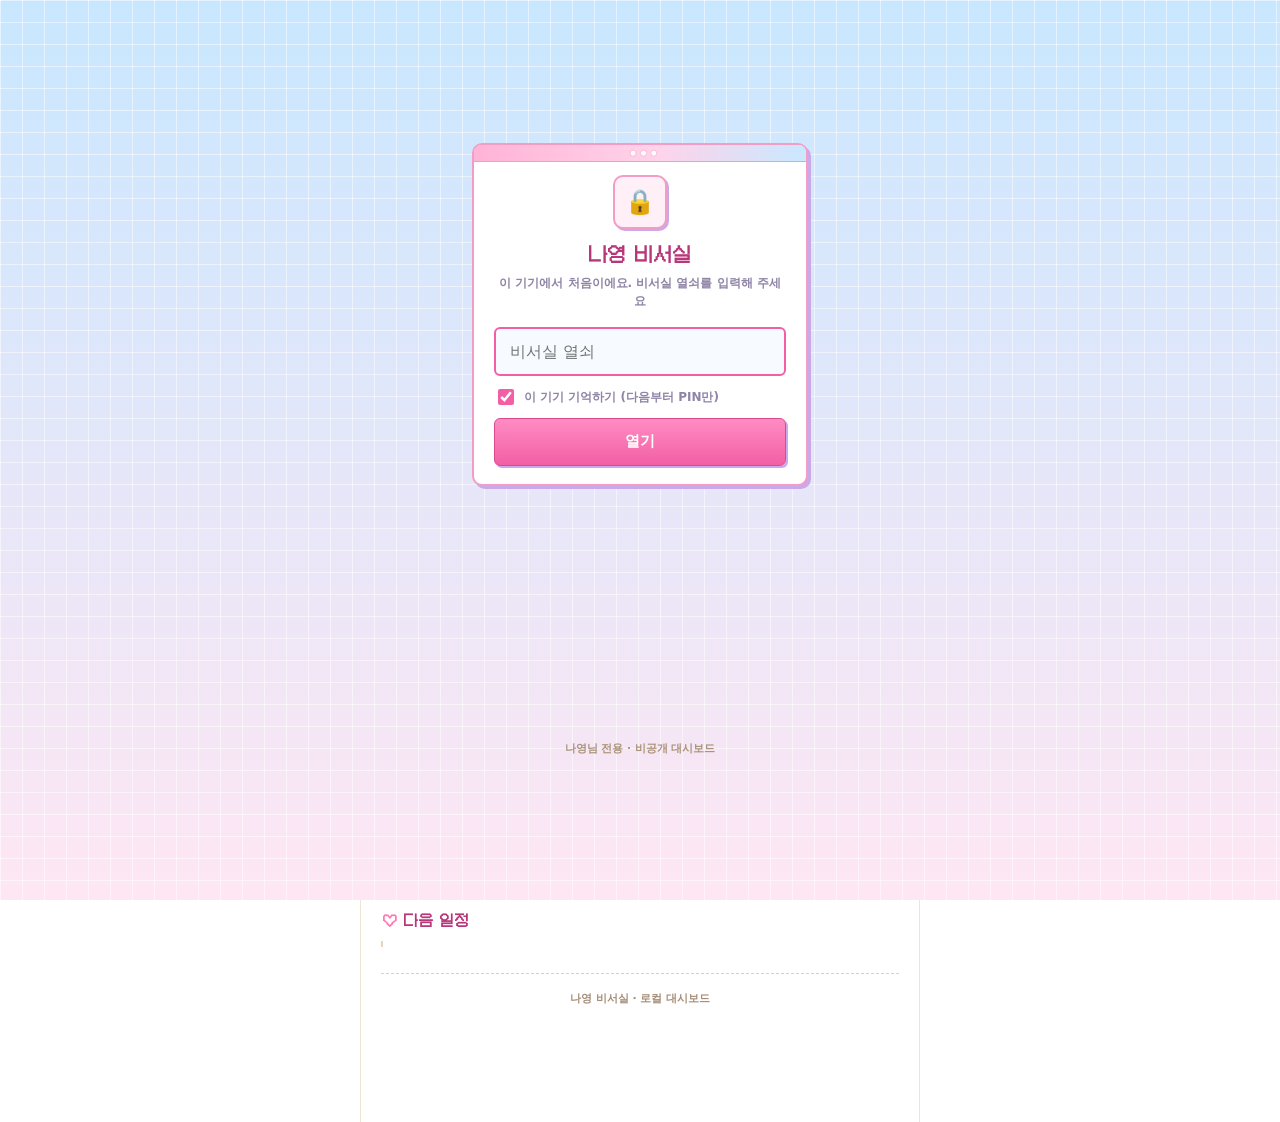
==== commit c3426816: "office: Y2K·미니홈피 키치 테마 1차 (y2k.css 덮어쓰기 층) + ✿ 테마 전환 버튼 - 하늘 격자 배경, 분홍→하늘 창 타이틀바 카드, 픽셀 제목(갈무리11, OF" ====
--- a/office/index.html
+++ b/office/index.html
@@ -11,7 +11,8 @@
 <meta name="referrer" content="no-referrer" />
 <title>나영 비서실</title>
 <script>try{if(sessionStorage.getItem('ny-office:session')==='1')document.documentElement.classList.add('is-authed');}catch(e){}</script>
-<link rel="stylesheet" href="styles.css?v=20261127b" />
+<link rel="stylesheet" href="styles.css?v=20261128a" />
+<link rel="stylesheet" href="y2k.css?v=20261128y1" />
 <link rel="icon" href="data:image/svg+xml,%3Csvg xmlns='http://www.w3.org/2000/svg' viewBox='0 0 100 100'%3E%3Ctext y='.9em' font-size='90'%3E%F0%9F%91%91%3C/text%3E%3C/svg%3E" />
 </head>
 <body>
@@ -66,6 +67,7 @@
       <button class="conn-badge" id="connBadge" type="button" aria-expanded="false" aria-controls="connSheet">
         <span class="dot dot-green"></span><span class="conn-label">노션·깃허브 연동</span>
       </button>
+      <button class="theme-btn" id="themeBtn" type="button" aria-label="테마 바꾸기" title="Y2K ↔ 기본 테마">✿</button>
       <button class="lock-btn" id="lockBtn" type="button" aria-label="대시보드 잠금">🔒 <span>잠금</span></button>
     </header>
 
@@ -86,6 +88,9 @@
       </button>
       <button class="tab" role="tab" id="tabbtn-staff" data-tab="staff" aria-selected="false" aria-controls="panel-staff" tabindex="-1">
         <span class="tab-emoji" aria-hidden="true">📊</span><span class="tab-label">비서현황</span>
+      </button>
+      <button class="tab" role="tab" id="tabbtn-report" data-tab="report" aria-selected="false" aria-controls="panel-report" tabindex="-1">
+        <span class="tab-emoji" aria-hidden="true">📑</span><span class="tab-label">보고</span>
       </button>
       <button class="tab" role="tab" id="tabbtn-memo" data-tab="memo" aria-selected="false" aria-controls="panel-memo" tabindex="-1">
         <span class="tab-emoji" aria-hidden="true">📝</span><span class="tab-label">메모</span>
@@ -192,6 +197,7 @@
         <h2>작업실</h2>
         <p>지금 돌고 있는 일과 끝난 일을 모아 뒀어요.</p>
       </div>
+      <p class="board-note" id="boardNote"></p>
       <div class="filter-row" id="workFilters" role="group" aria-label="작업 필터">
         <button class="filter is-active" data-filter="all" type="button">전체</button>
         <button class="filter" data-filter="active" type="button">진행 중</button>
@@ -205,7 +211,7 @@
     <section class="panel" id="panel-staff" role="tabpanel" aria-labelledby="tabbtn-staff" hidden>
       <div class="work-head">
         <h2>비서현황</h2>
-        <p>지금 나영 님을 돕는 세 명이에요.</p>
+        <p id="staffSub">지금 나영 님을 돕는 비서들이에요.</p>
       </div>
       <div class="staff-list" id="staffList"></div>
       <div class="card note-card">
@@ -220,6 +226,15 @@
     </section>
 
     <!-- ═══ 메모 ═══ -->
+    <!-- ═══ 보고 ═══ -->
+    <section class="panel" id="panel-report" role="tabpanel" aria-labelledby="tabbtn-report" hidden>
+      <div class="work-head">
+        <h2>보고함</h2>
+        <p>회의가 끝나면 클로드가 결론을 정리해 여기에 올려요. 노션 AI 회사의 '보고' 행이에요.</p>
+      </div>
+      <div class="report-list" id="reportList"><p class="empty">보고를 불러오는 중…</p></div>
+    </section>
+
     <section class="panel" id="panel-memo" role="tabpanel" aria-labelledby="tabbtn-memo" hidden>
       <div class="work-head">
         <h2>메모</h2>
@@ -250,6 +265,6 @@
 
 <div class="toast" id="toast" role="status" aria-live="polite" hidden></div>
 
-<script src="app.js?v=20261127c"></script>
+<script src="app.js?v=20261128y1"></script>
 </body>
 </html>
--- a/office/styles.css
+++ b/office/styles.css
@@ -186,8 +186,8 @@
 /* ── tabs ── */
 .tabs {
   display: grid;
-  grid-template-columns: repeat(5, 1fr);
-  gap: 6px;
+  grid-template-columns: repeat(6, 1fr);
+  gap: 4px;
   padding: 4px 0 8px;
 }
 
@@ -1342,3 +1342,41 @@
 .st-block { background: #fbdada; color: #a12d2d; }
 .st-q { background: #fff1c9; color: #8a6510; }
 #tabbtn-meeting { position: relative; }
+
+#panel-meeting { position: relative; }
+.new-msg-pill {
+  position: absolute; left: 50%; transform: translateX(-50%); bottom: 190px; z-index: 5;
+  font-family: inherit; font-size: 12px; font-weight: 800; color: #fff8ee;
+  background: linear-gradient(170deg, #9a6431, #7a4c23); border: 0; border-radius: 999px;
+  padding: 8px 14px; box-shadow: 0 6px 14px rgba(124, 78, 36, 0.3); cursor: pointer;
+}
+#panel-meeting:not(.is-live) .new-msg-pill { bottom: 230px; }
+
+/* ── 현황판 실시간 (11/27) ── */
+.pill-check { color: #a12d2d; background: #fbe4e4; border: 1px solid #f2c4c4; }
+.task-link { display: inline-block; margin-top: 8px; font-size: 11.5px; font-weight: 800; color: #8a5a2e; text-decoration: none; }
+.board-note { margin: 4px 2px 10px; font-size: 11px; color: var(--muted); font-weight: 700; }
+.mini-list { grid-template-columns: minmax(0, 1fr); }
+.mini { min-width: 0; }
+.mini .pill { flex: 0 0 auto; }
+
+/* ── 보고함 (11/28) ── */
+.report-list { display: grid; gap: 10px; margin-top: 10px; }
+.report { padding: 0; overflow: hidden; }
+.report-head { display: grid; gap: 4px; width: 100%; text-align: left; background: none; border: 0; padding: 14px 16px; font-family: inherit; color: inherit; cursor: pointer; }
+.report-title { font-size: 14px; font-weight: 800; color: #3f2a1d; }
+.report-meta { font-size: 11px; color: var(--muted); font-weight: 700; }
+.report-sum { font-size: 12.5px; color: #5d4634; line-height: 1.55; }
+.report.is-open .report-sum { display: none; }
+.report-body { padding: 0 16px 14px; border-top: 1px dashed #e8d6bf; font-size: 12.5px; line-height: 1.6; color: #473325; }
+.report-body h4 { margin: 12px 0 4px; font-size: 13px; color: #3f2a1d; }
+.report-body p { margin: 4px 0; }
+.rp-li { padding-left: 4px; }
+.rp-q { background: #f6ecdf; border-radius: 10px; padding: 8px 10px; }
+.rp-table { overflow-x: auto; margin: 6px 0; }
+.rp-table table { border-collapse: collapse; font-size: 11.5px; min-width: 100%; }
+.rp-table th, .rp-table td { border-bottom: 1px solid #eadbc7; padding: 6px 6px; text-align: left; vertical-align: top; }
+.rp-table th { color: var(--muted); font-weight: 800; }
+@media (max-width: 420px) { .tab-label { font-size: 11px; letter-spacing: -0.3px; } }
+.rp-table th:first-child, .rp-table td:first-child { white-space: nowrap; font-weight: 800; }
+.rp-table td:last-child { min-width: 72px; }
--- a/office/y2k.css
+++ b/office/y2k.css
@@ -0,0 +1,281 @@
+/* ═══════════════════════════════════════════
+   나영 비서실 — Y2K · 미니홈피 키치 테마 (1차, 11/28 클로드)
+   styles.css 위에 덮어쓰는 층. html.theme-classic 이면 꺼져요.
+   ═══════════════════════════════════════════ */
+
+@font-face {
+  font-family: "Galmuri11";
+  font-weight: 400;
+  font-display: swap;
+  src: url("assets/fonts/Galmuri11.woff2") format("woff2"); /* OFL-1.1, assets/fonts/Galmuri-OFL.txt */
+}
+
+html:not(.theme-classic) {
+  --bg: #dff1ff;
+  --bg-2: #f3faff;
+  --card: #ffffff;
+  --card-2: #fff6fb;
+  --ink: #3a2f4a;
+  --ink-2: #5d4f73;
+  --muted: #8f84a6;
+  --line: #f4bfd9;
+  --line-soft: #fde3f0;
+  --brown: #e9559b;          /* 강조색: 핫핑크 */
+  --brown-2: #ff7bb8;
+  --brown-deep: #c23d80;
+  --peach: #ffe3f1;
+  --peach-line: #ffbcdc;
+  --green: #36b37e;
+  --sky: #9fd4ff;
+  --sky-deep: #5aa9ee;
+  --lilac: #cdb6ff;
+  --win-bar: linear-gradient(90deg, #ffb3d6 0%, #ffd3ea 55%, #c9e8ff 100%);
+  --shadow: 3px 3px 0 #c9a9e8;
+  --shadow-sm: 2px 2px 0 #e3cdf5;
+  --r-lg: 10px;
+  --r-md: 8px;
+  --r-sm: 6px;
+  --pixel: "Galmuri11", var(--font);
+}
+
+/* ── 배경: 하늘 + 격자 + 반짝이 ── */
+html:not(.theme-classic) body {
+  background:
+    radial-gradient(circle at 12% 18%, #fff 0 2px, transparent 3px),
+    radial-gradient(circle at 78% 9%, #fff 0 1.5px, transparent 2.5px),
+    radial-gradient(circle at 64% 62%, #fff 0 2px, transparent 3px),
+    radial-gradient(circle at 30% 80%, #fff 0 1.5px, transparent 2.5px),
+    linear-gradient(rgba(255,255,255,.45) 1px, transparent 1px) 0 0 / 22px 22px,
+    linear-gradient(90deg, rgba(255,255,255,.45) 1px, transparent 1px) 0 0 / 22px 22px,
+    linear-gradient(180deg, #c8e7ff 0%, #e4f2ff 45%, #ffe6f3 100%);
+  background-attachment: fixed;
+}
+
+/* ── 상단: 피처폰 화면 느낌 ── */
+html:not(.theme-classic) .top-fixed {
+  background: linear-gradient(180deg, #ffe0ef 0%, #fff0f7 100%);
+  border-bottom: 2px solid #f7a8cd;
+  box-shadow: 0 3px 0 #f9d0e5;
+}
+html:not(.theme-classic) .brand-face {
+  border-radius: 10px;
+  background: #fff;
+  border: 2px solid #f39cc6;
+  box-shadow: 2px 2px 0 #c9a9e8;
+}
+html:not(.theme-classic) .brand-text h1,
+html:not(.theme-classic) .brand-text .title,
+html:not(.theme-classic) .lock-title,
+html:not(.theme-classic) .work-head h2,
+html:not(.theme-classic) .section-head h3 {
+  font-family: var(--pixel);
+  letter-spacing: 0;
+  color: #b8367a;
+}
+html:not(.theme-classic) .section-head h3::before { content: "♡ "; color: #ff7bb8; }
+
+/* ── 탭: 미니홈피 메뉴 버튼 ── */
+html:not(.theme-classic) .tabs { gap: 4px; }
+html:not(.theme-classic) .tab {
+  border-radius: 6px;
+  background: #fff;
+  border: 1.5px solid #f4bfd9;
+  color: #7a5f92;
+  font-family: var(--pixel);
+  font-weight: 400;
+}
+html:not(.theme-classic) .tab[aria-selected="true"] {
+  background: linear-gradient(180deg, #ff8cc3, #f25fa4);
+  border-color: #d94a8e;
+  color: #fff;
+  box-shadow: 2px 2px 0 #c9a9e8;
+}
+html:not(.theme-classic) .tab-badge { background: #5aa9ee; border-radius: 4px; }
+
+/* ── 카드 = 창(window): 분홍→하늘 타이틀바 + 점 3개 ── */
+html:not(.theme-classic) .card,
+html:not(.theme-classic) .task,
+html:not(.theme-classic) .staff,
+html:not(.theme-classic) .lock-card {
+  background: #fff;
+  border: 2px solid #f39cc6;
+  border-radius: 10px;
+  box-shadow: 3px 3px 0 #c9a9e8;
+  position: relative;
+}
+html:not(.theme-classic) .card { padding-top: 22px; }
+html:not(.theme-classic) .task,
+html:not(.theme-classic) .staff { padding-top: 26px; }
+html:not(.theme-classic) .card::before,
+html:not(.theme-classic) .staff::before,
+html:not(.theme-classic) .lock-card::before {
+  content: "● ● ●";
+  position: absolute;
+  left: 0; right: 0; top: 0;
+  height: 16px;
+  padding-left: 8px;
+  font-size: 7px;
+  line-height: 16px;
+  letter-spacing: 1px;
+  color: #fff;
+  background: var(--win-bar);
+  border-bottom: 1.5px solid #f39cc6;
+  border-radius: 7px 7px 0 0;
+  text-shadow: 0 0 1px #e9559b;
+}
+/* task 는 왼쪽 색띠(::before)를 원래 쓰니 타이틀바는 ::after */
+html:not(.theme-classic) .task::after {
+  content: "● ● ●";
+  position: absolute;
+  left: 0; right: 0; top: 0;
+  height: 16px;
+  padding-left: 12px;
+  font-size: 7px;
+  line-height: 16px;
+  color: #fff;
+  background: var(--win-bar);
+  border-bottom: 1.5px solid #f39cc6;
+}
+html:not(.theme-classic) .hero::after {
+  content: "★";
+  background: none;
+  width: auto; height: auto;
+  right: 14px; top: 20px;
+  font-size: 28px;
+  color: #ffd84d;
+  text-shadow: 2px 2px 0 #f39cc6;
+}
+html:not(.theme-classic) .hero-label {
+  font-family: var(--pixel);
+  background: #fff0f7;
+  border: 1.5px dashed #f39cc6;
+  border-radius: 6px;
+  color: #c23d80;
+}
+
+/* ── 칩·필·핀: 스티커 ── */
+html:not(.theme-classic) .chip,
+html:not(.theme-classic) .room-chip,
+html:not(.theme-classic) .s-chip {
+  background: #fff;
+  border: 1.5px solid #9fd4ff;
+  border-radius: 6px;
+  color: #3e6f9e;
+  box-shadow: 1px 1px 0 #cfe6ff;
+}
+html:not(.theme-classic) .room-pin {
+  font-family: var(--pixel);
+  font-weight: 400;
+  color: #b8367a;
+  background: #fff;
+  border: 1.5px solid #f39cc6;
+  border-radius: 6px;
+  box-shadow: 2px 2px 0 #c9a9e8;
+}
+html:not(.theme-classic) .pill { border-radius: 4px; }
+html:not(.theme-classic) .pill-active { color: #c23d80; background: #ffe3f1; border-color: #ffbcdc; }
+html:not(.theme-classic) .pill-planned { color: #3e6f9e; background: #e6f3ff; border-color: #bfe0ff; }
+
+/* ── 회의실: 말풍선 채팅 ── */
+html:not(.theme-classic) .bubble {
+  background: #fff;
+  border: 1.5px solid #bfe0ff;
+  border-radius: 12px 12px 12px 2px;
+  color: #3a2f4a;
+  box-shadow: 2px 2px 0 #dcecff;
+}
+html:not(.theme-classic) .msg.is-me .bubble {
+  background: #ffe9f4;
+  border-color: #ffbcdc;
+  border-radius: 12px 12px 2px 12px;
+  box-shadow: 2px 2px 0 #f9d0e5;
+}
+html:not(.theme-classic) .msg-name { color: #b8367a; font-family: var(--pixel); font-weight: 400; }
+
+/* ── 버튼 ── */
+html:not(.theme-classic) .btn,
+html:not(.theme-classic) .ib-btn,
+html:not(.theme-classic) .memo-btn,
+html:not(.theme-classic) .lock-key,
+html:not(.theme-classic) .lock-pass-btn,
+html:not(.theme-classic) .lock-btn,
+html:not(.theme-classic) .conn-badge {
+  border-radius: 6px;
+}
+html:not(.theme-classic) .btn-primary,
+html:not(.theme-classic) .lock-pass-btn {
+  background: linear-gradient(180deg, #ff8cc3, #f25fa4);
+  color: #fff;
+  border: 1.5px solid #d94a8e;
+  box-shadow: 2px 2px 0 #c9a9e8;
+}
+html:not(.theme-classic) .btn-ghost { background: #fff; border-color: #bfe0ff; color: #3e6f9e; }
+html:not(.theme-classic) .btn-soft { background: #fff0f7; border-color: #ffbcdc; color: #c23d80; }
+html:not(.theme-classic) .btn:focus-visible { outline: 2px dashed #5aa9ee; }
+
+/* ── 잠금 화면 ── */
+html:not(.theme-classic) .lock {
+  background:
+    linear-gradient(rgba(255,255,255,.5) 1px, transparent 1px) 0 0 / 22px 22px,
+    linear-gradient(90deg, rgba(255,255,255,.5) 1px, transparent 1px) 0 0 / 22px 22px,
+    linear-gradient(180deg, #c8e7ff 0%, #ffe6f3 100%);
+}
+html:not(.theme-classic) .lock-card { padding-top: 30px; }
+html:not(.theme-classic) .lock-key {
+  background: #fff;
+  border: 1.5px solid #f4bfd9;
+  font-family: var(--pixel);
+  color: #7a5f92;
+  box-shadow: 2px 2px 0 #e3cdf5;
+}
+html:not(.theme-classic) .lock-dot.is-on,
+html:not(.theme-classic) .lock-dot.on { background: #f25fa4; }
+
+/* ── 보고·메모 ── */
+html:not(.theme-classic) .report-title,
+html:not(.theme-classic) .report-body h4 { color: #b8367a; }
+html:not(.theme-classic) .report-body { border-top-color: #f4bfd9; color: #3a2f4a; }
+html:not(.theme-classic) .rp-q { background: #f3f9ff; border: 1px dashed #9fd4ff; }
+
+/* ── 테마 전환 버튼 ── */
+.theme-btn {
+  font: inherit;
+  font-size: 12px;
+  font-weight: 700;
+  padding: 6px 9px;
+  border-radius: 6px;
+  border: 1.5px solid #f4bfd9;
+  background: #fff;
+  color: #c23d80;
+  cursor: pointer;
+  flex: 0 0 auto;
+}
+html.theme-classic .theme-btn { border-color: var(--line); color: var(--ink-2); border-radius: 999px; }
+
+@media (prefers-reduced-motion: no-preference) {
+  html:not(.theme-classic) .hero::after { animation: y2k-twinkle 2.4s steps(2) infinite; }
+}
+@keyframes y2k-twinkle { 50% { opacity: .35; } }
+
+/* ── 남은 갈색 정리 ── */
+html:not(.theme-classic) .lock-badge {
+  background: #fff0f7;
+  border: 2px solid #f39cc6;
+  border-radius: 10px;
+  box-shadow: 2px 2px 0 #c9a9e8;
+}
+html:not(.theme-classic) .lock-pass-input {
+  background: #f7fbff;
+  border: 2px solid #9fd4ff;
+  border-radius: 6px;
+  box-shadow: none;
+}
+html:not(.theme-classic) .lock-pass-input:focus { border-color: #f25fa4; outline: none; }
+html:not(.theme-classic) input[type="checkbox"] { accent-color: #f25fa4; }
+html:not(.theme-classic) .lock-btn { background: #fff; border: 1.5px solid #f4bfd9; color: #7a5f92; }
+html:not(.theme-classic) .conn-badge { background: #fff; border: 1.5px solid #9fd4ff; color: #3e6f9e; }
+html:not(.theme-classic) .hero h2,
+html:not(.theme-classic) .hero-title { color: #3a2f4a; }
+html:not(.theme-classic) .map-wrap { border: 2px solid #f39cc6; border-radius: 10px; box-shadow: 3px 3px 0 #c9a9e8; overflow: hidden; }
+html:not(.theme-classic) .footer { color: #8f84a6; border-top-color: #f4bfd9; }
+html:not(.theme-classic) .text-btn { color: #c23d80; }
